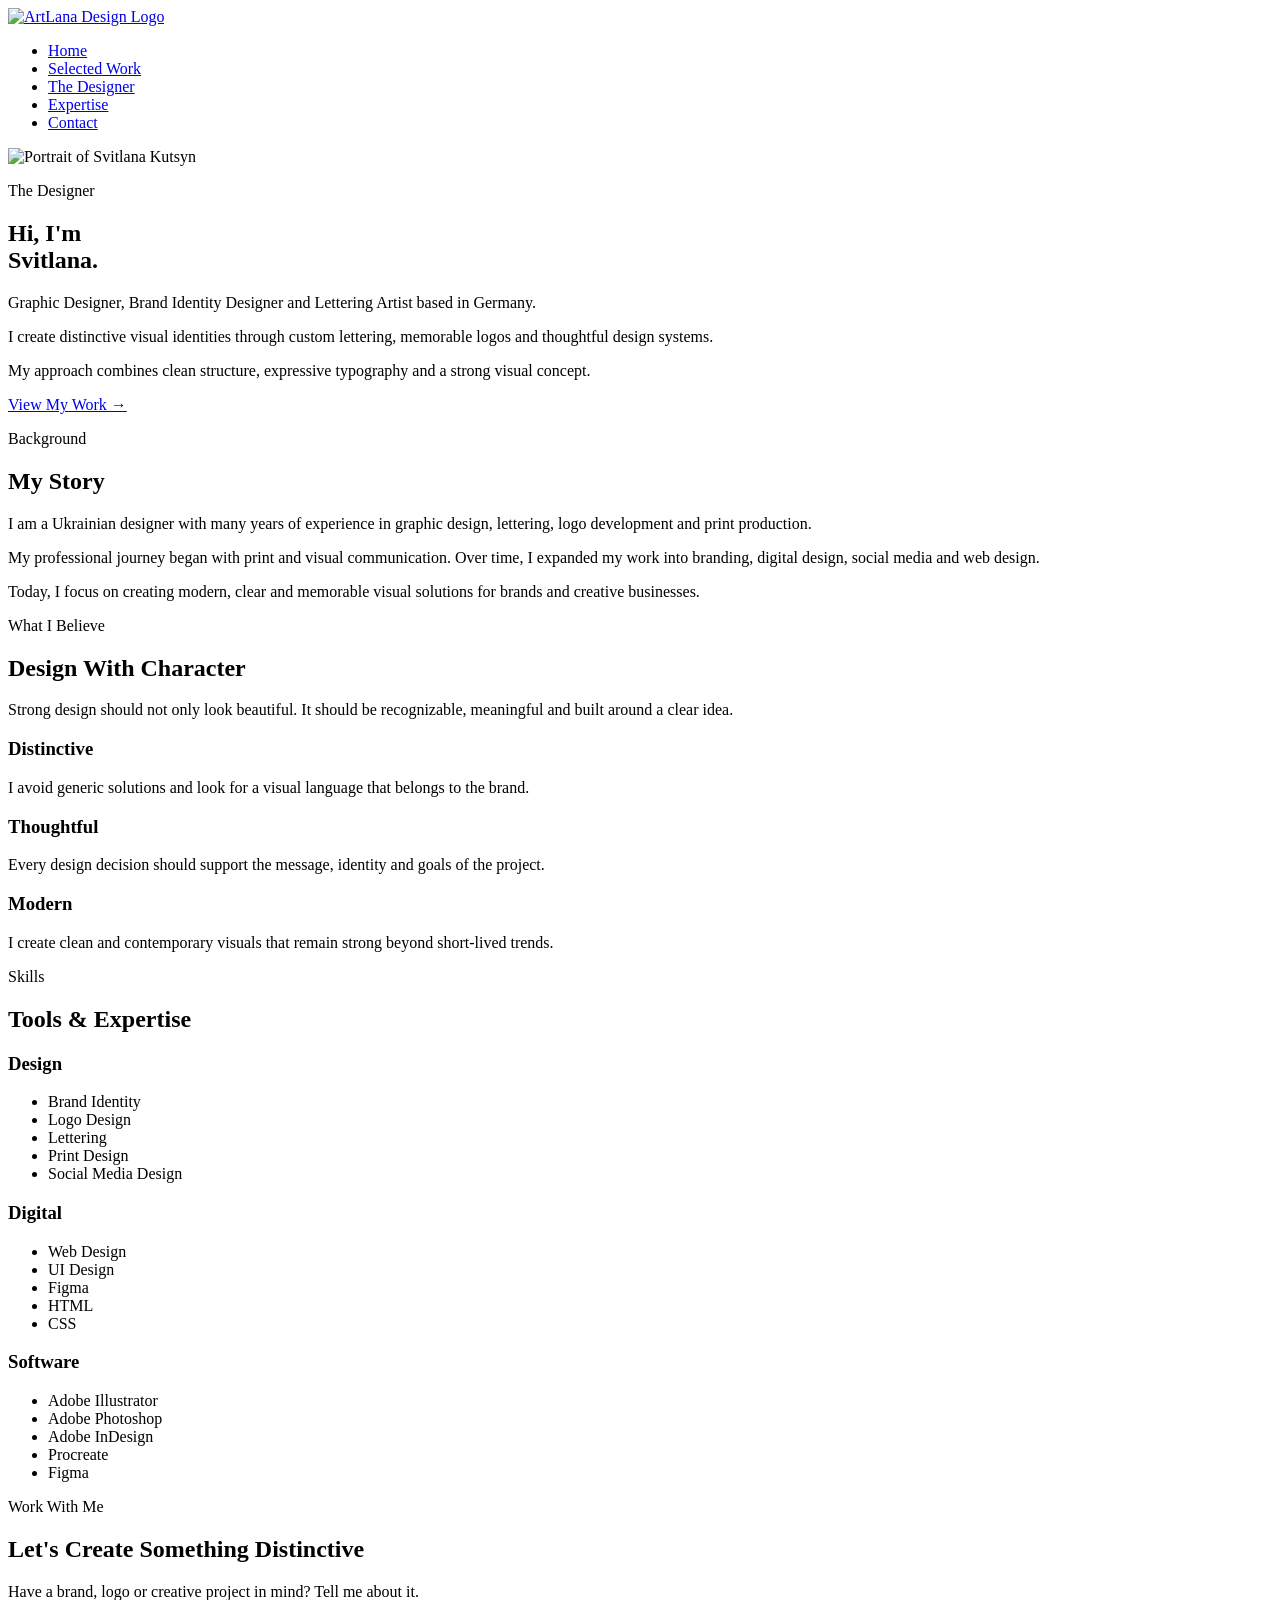
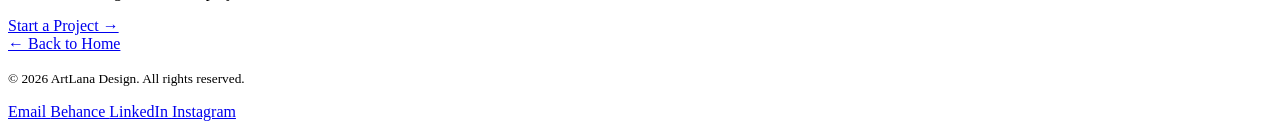
==== about.html @ cb3eff29 "Add files via upload" ====
<!DOCTYPE html>
<html lang="en">

<head>
    <meta charset="UTF-8">

    <meta name="viewport"
          content="width=device-width, initial-scale=1.0">

    <title>The Designer | ArtLana Design</title>

   <link rel="preconnect" href="https://fonts.googleapis.com">

<link rel="preconnect"
      href="https://fonts.gstatic.com"
      crossorigin>

<link href="https://fonts.googleapis.com/css2?family=Abril+Fatface&family=Manrope:wght@400;500;600;700&display=swap"
      rel="stylesheet">

<link rel="stylesheet" href="css/style.css">
</head>

<body>

    <header class="site-header">

        <a class="logo-link"
           href="index.html">

            <img class="site-logo"
                 src="images/logo.png"
                 alt="ArtLana Design Logo">

        </a>

        <nav class="main-navigation"
             aria-label="Main navigation">

            <ul class="navigation-list">

                <li>
                    <a href="index.html">
                        Home
                    </a>
                </li>

                <li>
                    <a href="portfolio.html">
                        Selected Work
                    </a>
                </li>

                <li>
                    <a href="about.html"
                       aria-current="page">
                        The Designer
                    </a>
                </li>

                <li>
                    <a href="services.html">
                        Expertise
                    </a>
                </li>

                <li>
                    <a href="contact.html">
                        Contact
                    </a>
                </li>

            </ul>

        </nav>

    </header>

    <main>

        <section class="about-hero">

            <div class="about-hero-image">

                <img src="images/profile.jpeg"
                     alt="Portrait of Svitlana Kutsyn">

            </div>

            <div class="about-hero-content">

                <p class="eyebrow">
                    The Designer
                </p>

                <h1>
                    Hi, I'm<br>
                    Svitlana.
                </h1>

                <p class="about-lead">
                    Graphic Designer, Brand Identity Designer
                    and Lettering Artist based in Germany.
                </p>

                <p>
                    I create distinctive visual identities through
                    custom lettering, memorable logos and thoughtful
                    design systems.
                </p>

                <p>
                    My approach combines clean structure, expressive
                    typography and a strong visual concept.
                </p>

                <a class="primary-button"
                   href="portfolio.html">
                    View My Work →
                </a>

            </div>

        </section>

        <section class="about-section">

            <div class="section-heading">

                <p class="eyebrow">
                    Background
                </p>

                <h2>My Story</h2>

            </div>

            <div class="about-text-grid">

                <p>
                    I am a Ukrainian designer with many years of experience
                    in graphic design, lettering, logo development and print
                    production.
                </p>

                <p>
                    My professional journey began with print and visual
                    communication. Over time, I expanded my work into
                    branding, digital design, social media and web design.
                </p>

                <p>
                    Today, I focus on creating modern, clear and memorable
                    visual solutions for brands and creative businesses.
                </p>

            </div>

        </section>

        <section class="about-section">

            <div class="section-heading">

                <p class="eyebrow">
                    What I Believe
                </p>

                <h2>Design With Character</h2>

                <p class="section-intro">
                    Strong design should not only look beautiful.
                    It should be recognizable, meaningful and built around
                    a clear idea.
                </p>

            </div>

            <div class="values-grid">

                <article class="value-card">

                    <h3>Distinctive</h3>

                    <p>
                        I avoid generic solutions and look for a visual
                        language that belongs to the brand.
                    </p>

                </article>

                <article class="value-card">

                    <h3>Thoughtful</h3>

                    <p>
                        Every design decision should support the message,
                        identity and goals of the project.
                    </p>

                </article>

                <article class="value-card">

                    <h3>Modern</h3>

                    <p>
                        I create clean and contemporary visuals that remain
                        strong beyond short-lived trends.
                    </p>

                </article>

            </div>

        </section>

        <section class="about-section">

            <div class="section-heading">

                <p class="eyebrow">
                    Skills
                </p>

                <h2>Tools & Expertise</h2>

            </div>

            <div class="skills-grid">

                <article class="skill-card">
                    <h3>Design</h3>

                    <ul>
                        <li>Brand Identity</li>
                        <li>Logo Design</li>
                        <li>Lettering</li>
                        <li>Print Design</li>
                        <li>Social Media Design</li>
                    </ul>
                </article>

                <article class="skill-card">
                    <h3>Digital</h3>

                    <ul>
                        <li>Web Design</li>
                        <li>UI Design</li>
                        <li>Figma</li>
                        <li>HTML</li>
                        <li>CSS</li>
                    </ul>
                </article>

                <article class="skill-card">
                    <h3>Software</h3>

                    <ul>
                        <li>Adobe Illustrator</li>
                        <li>Adobe Photoshop</li>
                        <li>Adobe InDesign</li>
                        <li>Procreate</li>
                        <li>Figma</li>
                    </ul>
                </article>

            </div>

        </section>

        <section class="about-cta">

            <p class="eyebrow">
                Work With Me
            </p>

            <h2>Let's Create Something Distinctive</h2>

            <p>
                Have a brand, logo or creative project in mind?
                Tell me about it.
            </p>

            <a class="primary-button"
               href="contact.html">
                Start a Project →
            </a>

        </section>

        <div class="back-home">

            <a class="back-link"
               href="index.html">
                ← Back to Home
            </a>

        </div>

    </main>

    <footer class="site-footer">

        <p>
            <small>
                &copy; 2026 ArtLana Design.
                All rights reserved.
            </small>
        </p>

        <nav class="social-navigation"
             aria-label="Social media">

            <a href="mailto:artkutsin@gmail.com">
                Email
            </a>

            <a href="https://www.behance.net/artkutsyn"
               target="_blank"
               rel="noopener noreferrer">
                Behance
            </a>

            <a href="https://www.linkedin.com/in/svitlana-kutsyn-15b521235/"
               target="_blank"
               rel="noopener noreferrer">
                LinkedIn
            </a>

            <a href="https://www.instagram.com/_artlana_/"
               target="_blank"
               rel="noopener noreferrer">
                Instagram
            </a>

        </nav>

    </footer>

</body>

</html>
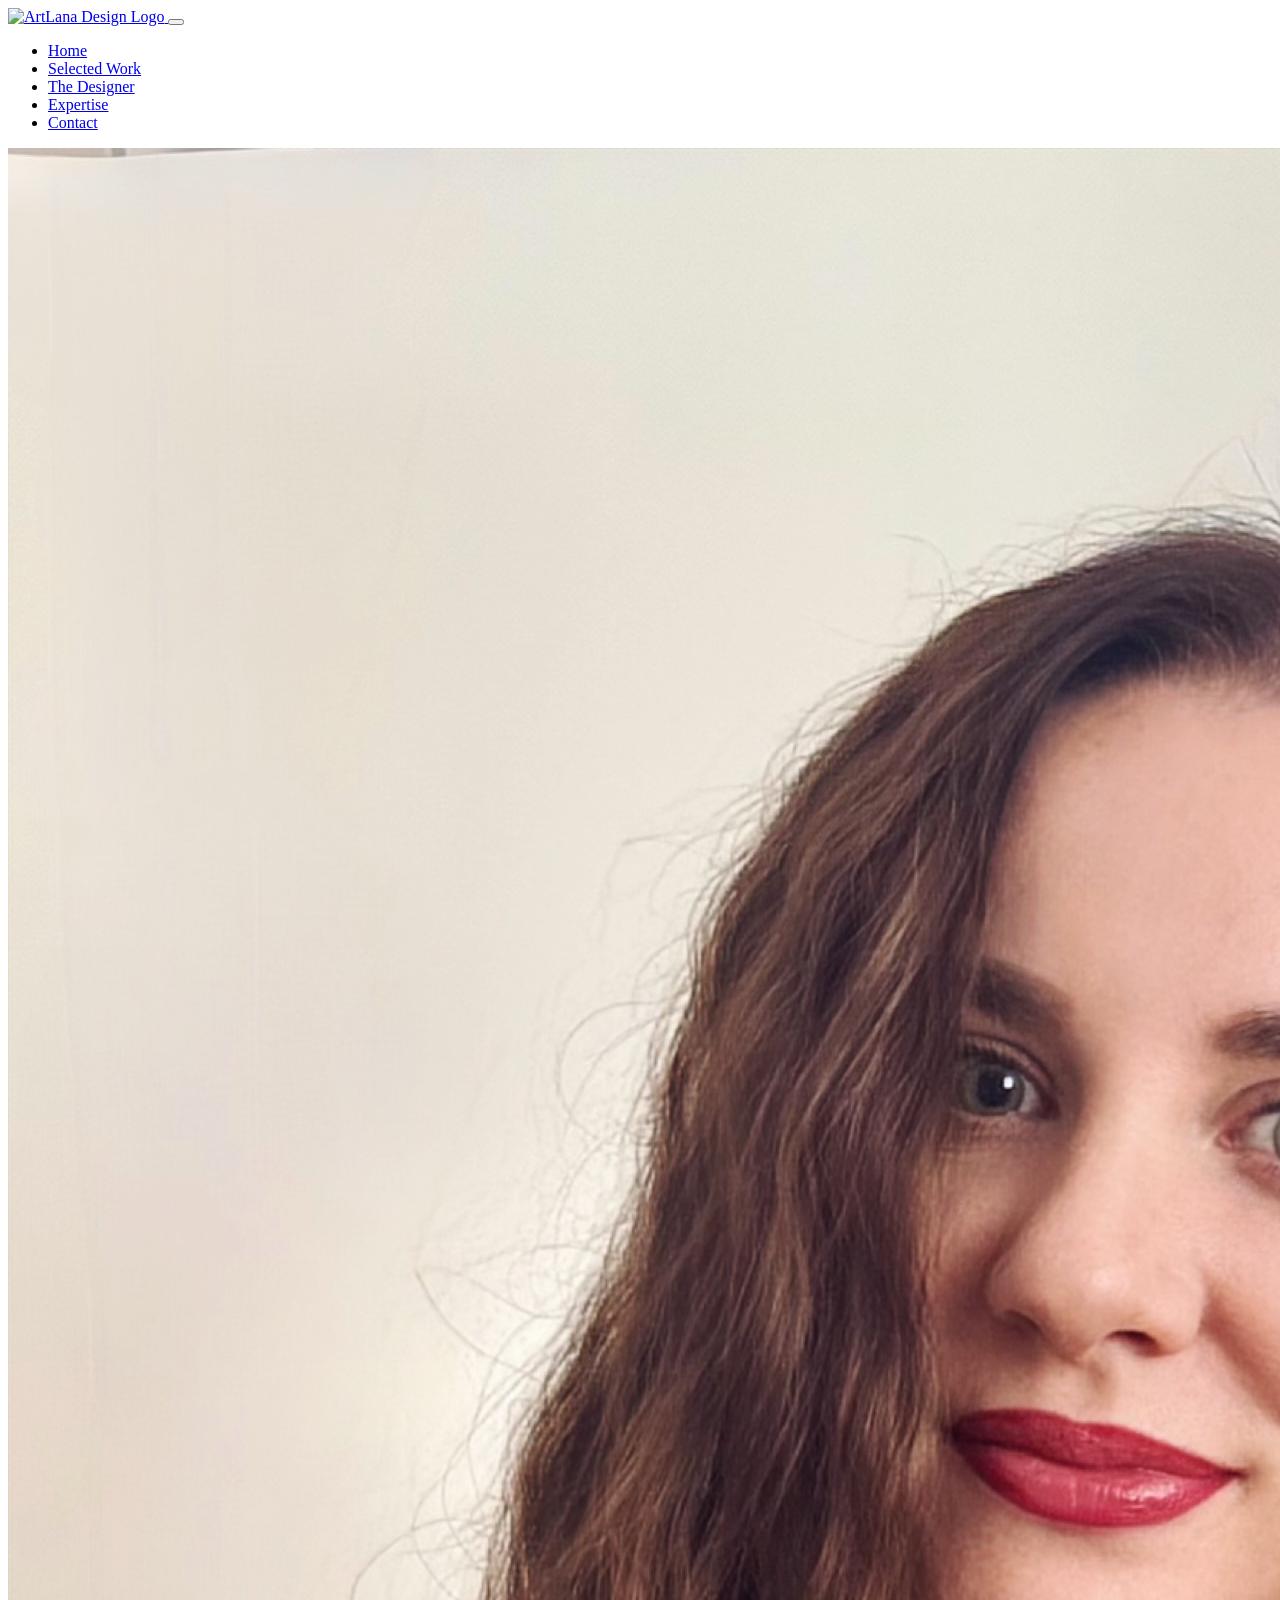
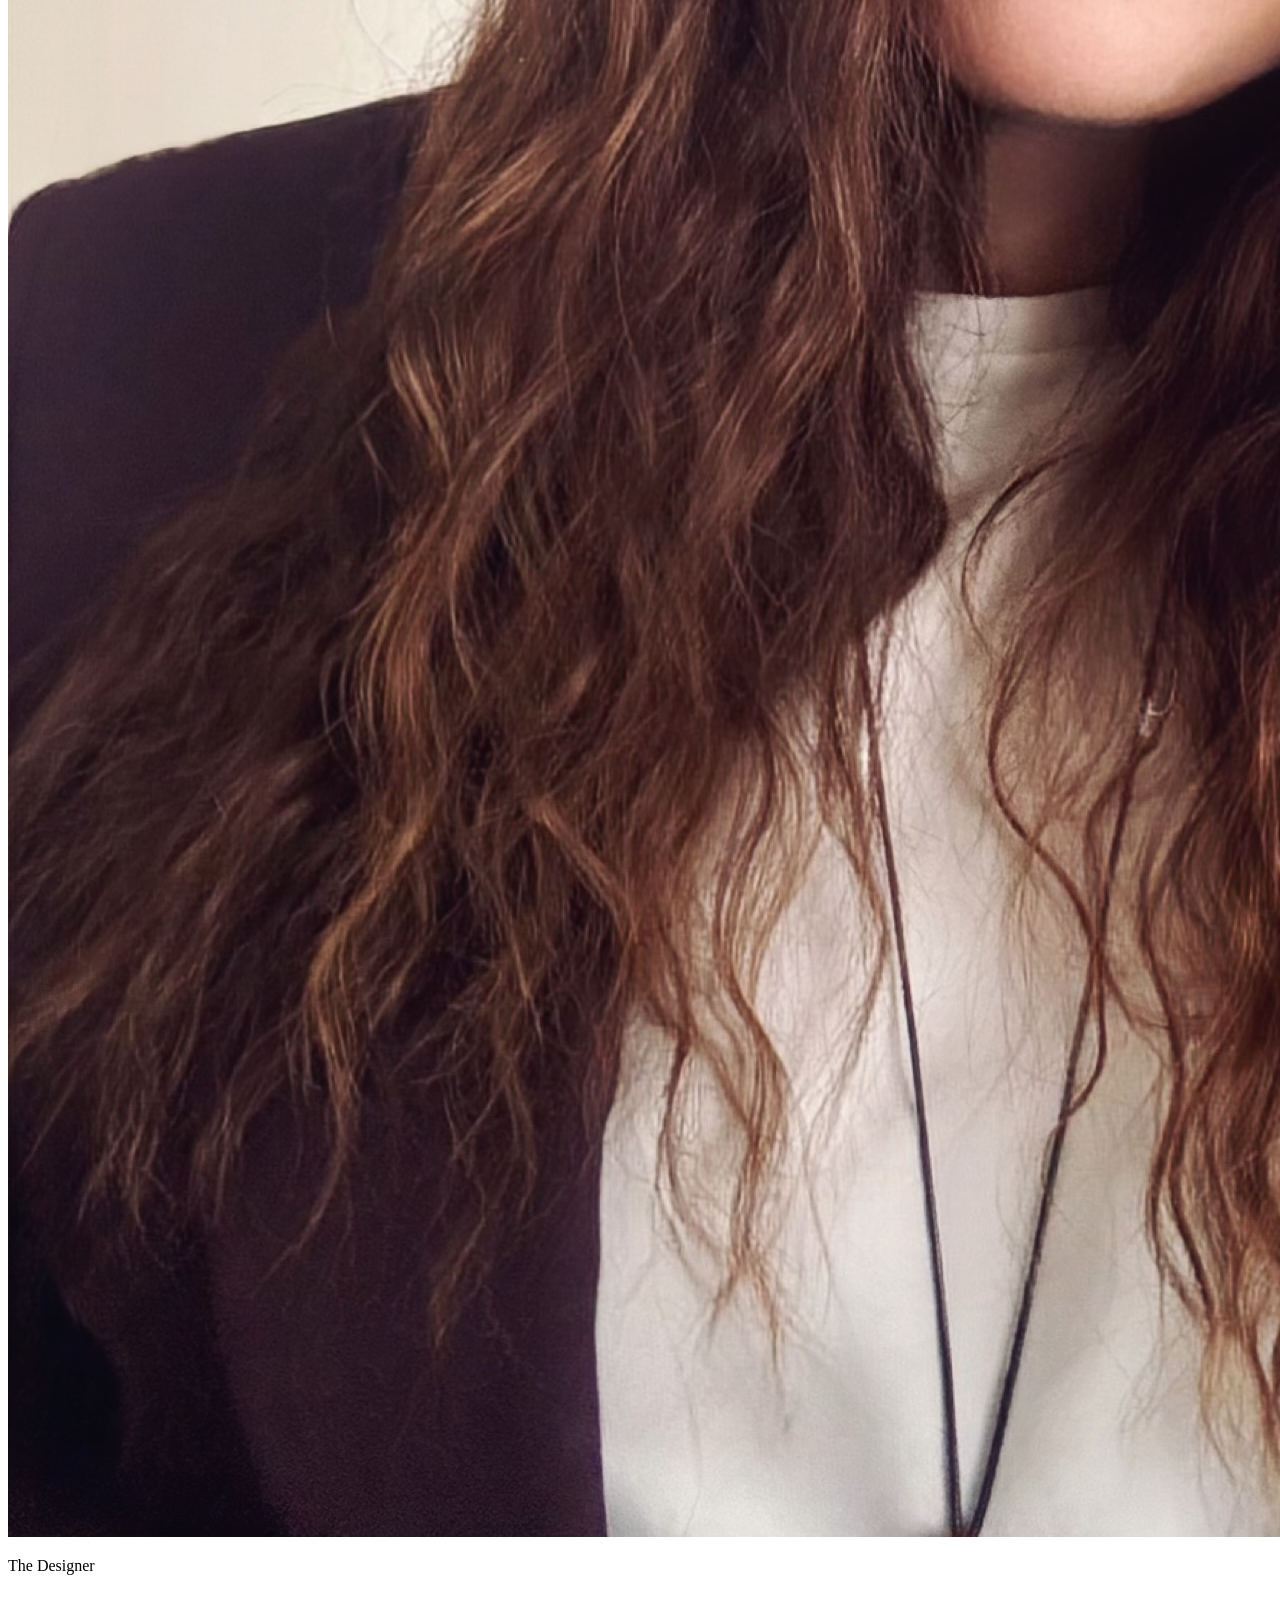
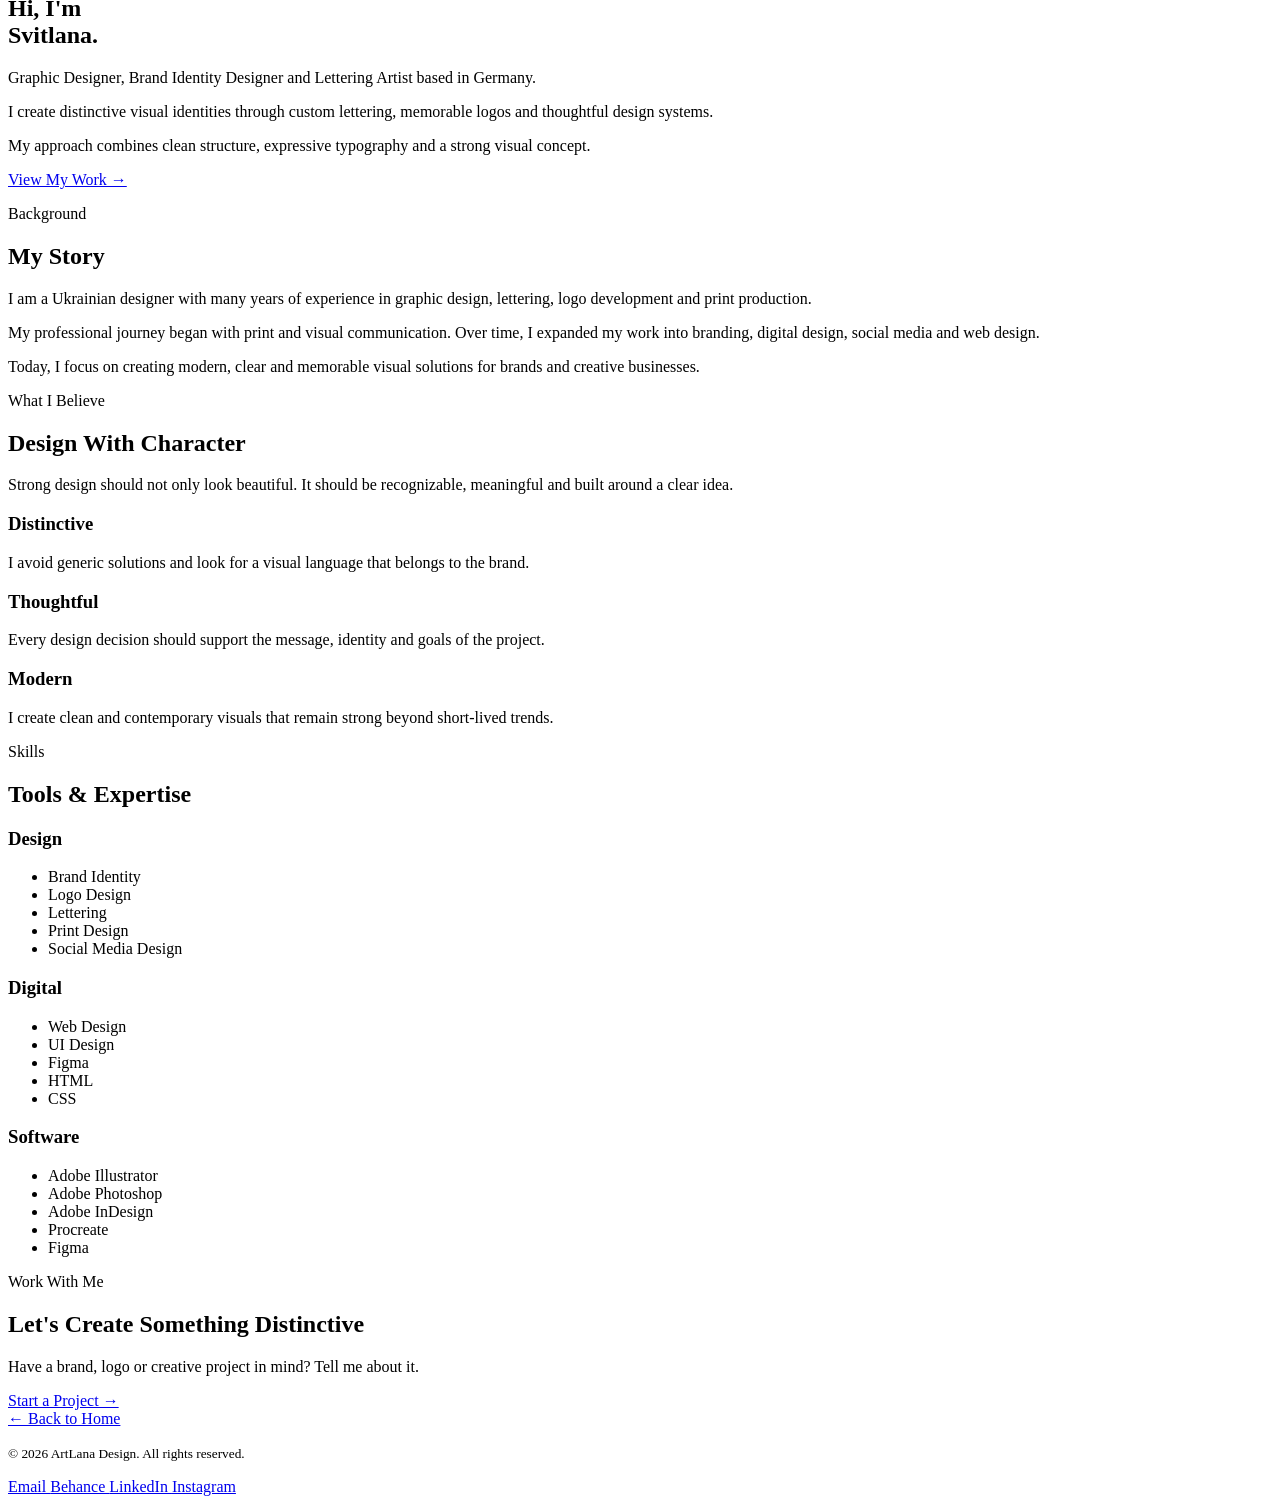
==== commit 4f4c9ac6: "Update about.html" ====
--- a/about.html
+++ b/about.html
@@ -23,58 +23,57 @@
 
 <body>
 
-    <header class="site-header">
-
-        <a class="logo-link"
-           href="index.html">
-
-            <img class="site-logo"
-                 src="images/logo.png"
-                 alt="ArtLana Design Logo">
-
-        </a>
-
-        <nav class="main-navigation"
-             aria-label="Main navigation">
-
-            <ul class="navigation-list">
-
-                <li>
-                    <a href="index.html">
-                        Home
-                    </a>
-                </li>
-
-                <li>
-                    <a href="portfolio.html">
-                        Selected Work
-                    </a>
-                </li>
-
-                <li>
-                    <a href="about.html"
-                       aria-current="page">
-                        The Designer
-                    </a>
-                </li>
-
-                <li>
-                    <a href="services.html">
-                        Expertise
-                    </a>
-                </li>
-
-                <li>
-                    <a href="contact.html">
-                        Contact
-                    </a>
-                </li>
-
-            </ul>
-
-        </nav>
-
-    </header>
+   <header class="site-header">
+
+    <a class="logo-link" href="index.html">
+        <img class="site-logo"
+             src="images/logo.png"
+             alt="ArtLana Design Logo">
+    </a>
+
+    <button class="menu-toggle"
+            type="button"
+            aria-label="Open navigation"
+            aria-expanded="false"
+            aria-controls="main-navigation">
+
+        <span></span>
+        <span></span>
+        <span></span>
+
+    </button>
+
+    <nav class="main-navigation"
+         id="main-navigation"
+         aria-label="Main navigation">
+
+        <ul class="navigation-list">
+
+            <li>
+                <a href="index.html">Home</a>
+            </li>
+
+            <li>
+                <a href="portfolio.html">Selected Work</a>
+            </li>
+
+            <li>
+                <a href="about.html">The Designer</a>
+            </li>
+
+            <li>
+                <a href="services.html">Expertise</a>
+            </li>
+
+            <li>
+                <a href="contact.html">Contact</a>
+            </li>
+
+        </ul>
+
+    </nav>
+
+</header>
 
     <main>
 
@@ -340,4 +339,4 @@
 
 </body>
 
-</html>+</html>
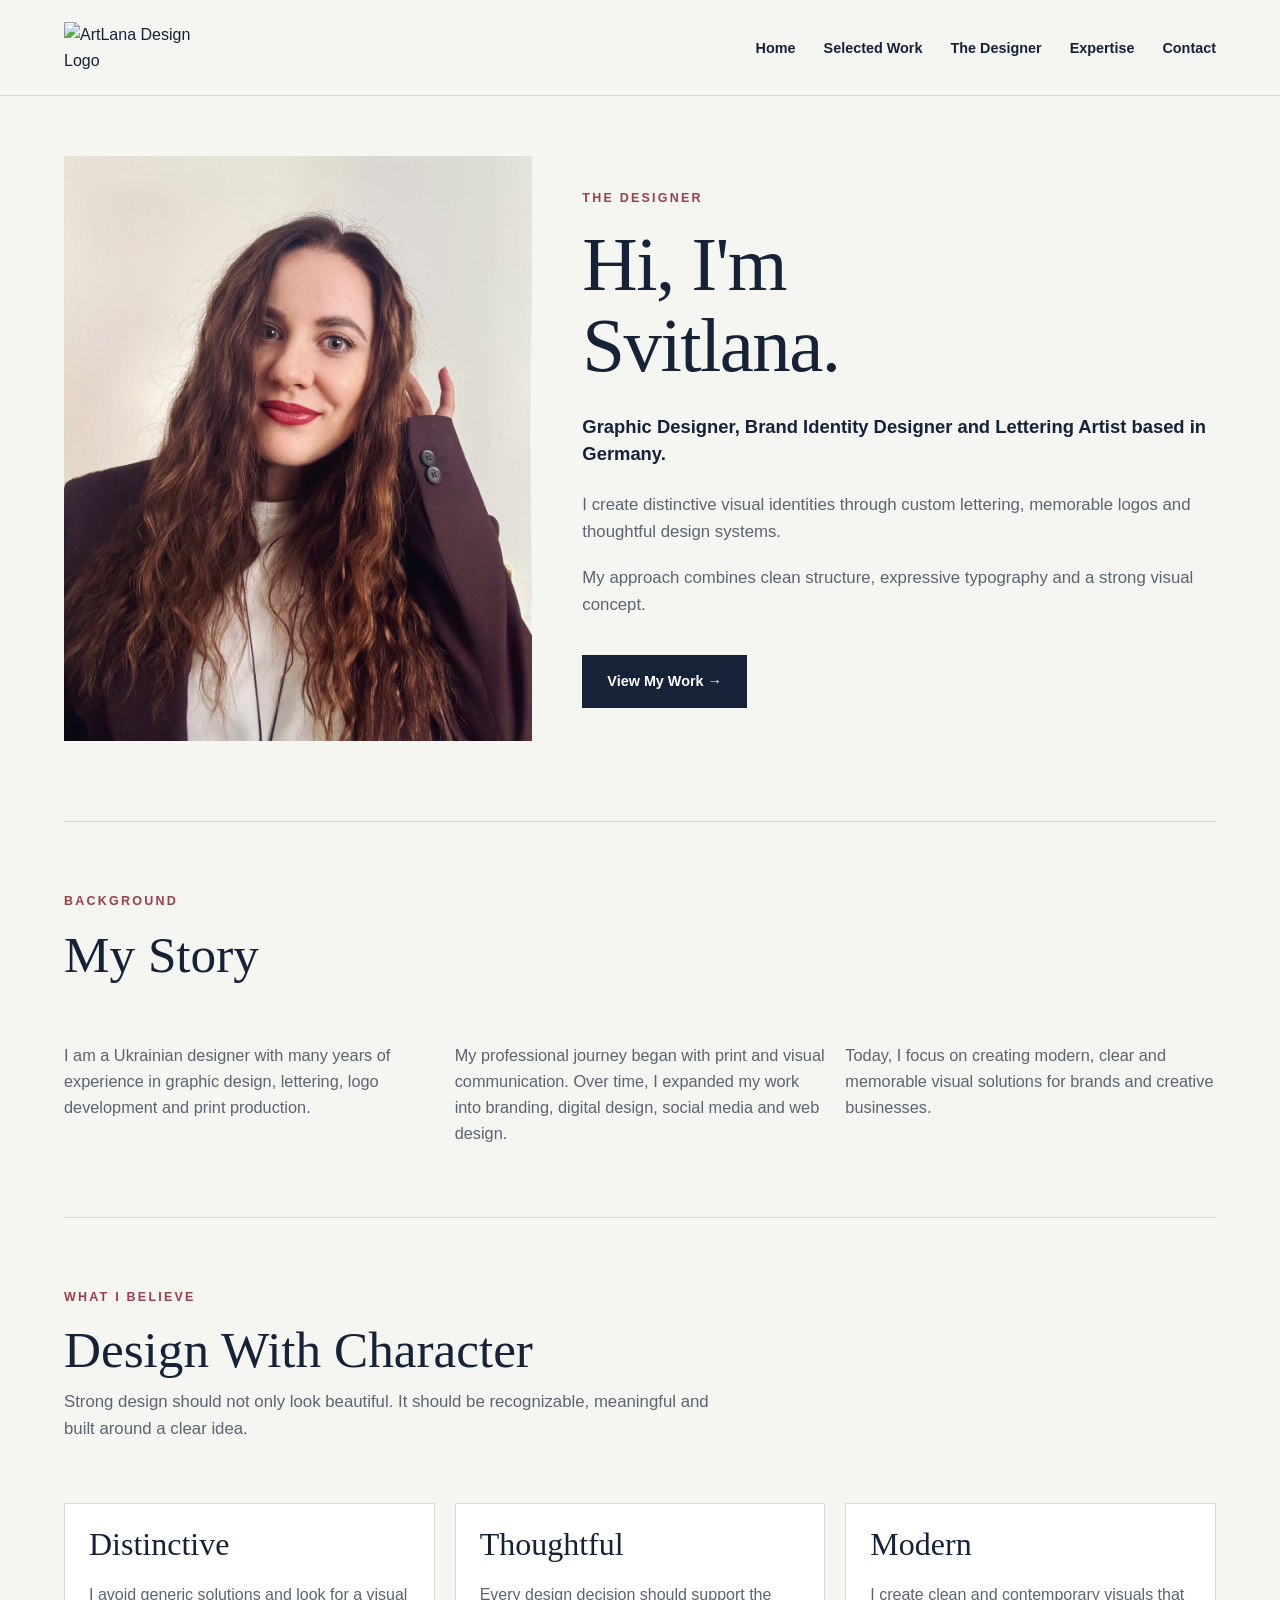
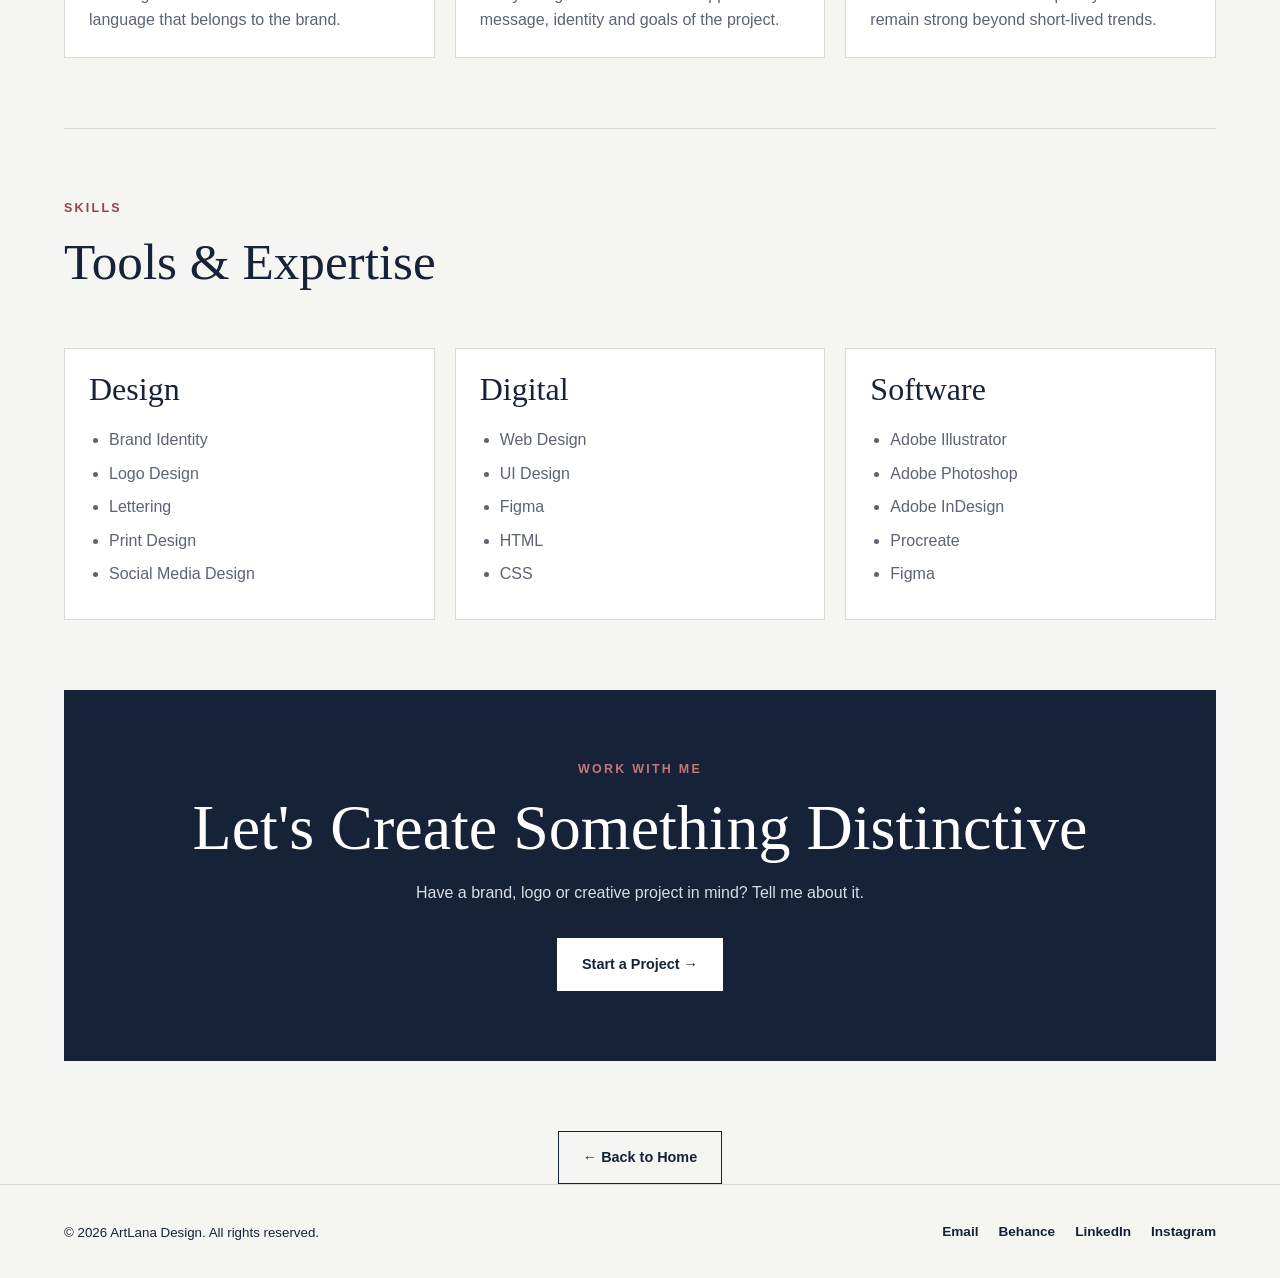
==== commit 7666659f: "Update about.html" ====
--- a/about.html
+++ b/about.html
@@ -23,7 +23,7 @@
 
 <body>
 
-   <header class="site-header">
+    <header class="site-header">
 
     <a class="logo-link" href="index.html">
         <img class="site-logo"
@@ -337,6 +337,7 @@
 
     </footer>
 
+<script src="js/menu.js"></script>
+
 </body>
-
 </html>
--- a/css/style.css
+++ b/css/style.css
@@ -0,0 +1,323 @@
+/* ArtLana Design — Clean stylesheet */
+
+*,*::before,*::after{box-sizing:border-box}
+html{scroll-behavior:smooth}
+body{margin:0;background:#f5f5f2;color:#152238;font-family:"Manrope",Arial,sans-serif;line-height:1.6}
+img{display:block;max-width:100%}
+a{color:inherit;text-decoration:none}
+button,input,select,textarea{font:inherit}
+
+h1,h2,h3{margin-top:0;color:#152238;font-family:"Abril Fatface",Georgia,serif;font-weight:400;line-height:1.05}
+h1{margin-bottom:20px;font-size:clamp(3rem,7vw,6.5rem);letter-spacing:-.02em}
+h2{margin-bottom:12px;font-size:clamp(2.2rem,4vw,4rem)}
+h3{margin-bottom:12px;font-size:1.8rem}
+p{margin-top:0}
+.eyebrow{margin-bottom:16px;color:#9b3f49;font-size:.78rem;font-weight:600;letter-spacing:.18em;text-transform:uppercase}
+.section-heading{max-width:900px;margin-bottom:60px}
+.section-intro{max-width:680px;color:#5b6470;font-size:1.05rem}
+
+.site-header{width:100%;min-height:96px;padding:20px 5%;border-bottom:1px solid #d6d7d9;background:#f5f5f2;display:flex;align-items:center;justify-content:space-between;gap:30px}
+.site-logo{width:150px;height:auto}
+.navigation-list{display:flex;flex-wrap:wrap;gap:28px;margin:0;padding:0;list-style:none}
+.navigation-list a{position:relative;font-size:.9rem;font-weight:600}
+.navigation-list a::after{content:"";position:absolute;right:0;bottom:-6px;left:0;height:2px;background:#9b3f49;transform:scaleX(0);transform-origin:left;transition:transform .25s ease}
+.navigation-list a:hover::after,.navigation-list a[aria-current="page"]::after{transform:scaleX(1)}
+
+.primary-button,.secondary-button,.back-link,.submit-button,.reset-button{display:inline-block;padding:14px 24px;border:1px solid #152238;border-radius:0;font-size:.9rem;font-weight:600;cursor:pointer;transition:background-color .25s ease,color .25s ease,border-color .25s ease}
+.primary-button,.submit-button{background:#152238;color:#fff}
+.primary-button:hover,.submit-button:hover{border-color:#9b3f49;background:#9b3f49}
+.secondary-button,.back-link,.reset-button{background:transparent;color:#152238}
+.secondary-button:hover,.back-link:hover,.reset-button:hover{background:#152238;color:#fff}
+.back-home{margin-top:60px;text-align:center}
+
+.site-footer{padding:34px 5%;border-top:1px solid #d6d7d9;display:flex;align-items:center;justify-content:space-between;gap:24px}
+.site-footer p{margin:0}
+.social-navigation{display:flex;flex-wrap:wrap;gap:20px}
+.social-navigation a{font-size:.85rem;font-weight:600}
+.social-navigation a:hover{color:#9b3f49}
+
+/* Home */
+.home-hero{width:min(1400px,90%);margin:0 auto;padding:40px 0 100px}
+.hero-banner{overflow:hidden;margin-bottom:70px}
+.hero-banner img{width:100%;height:clamp(260px,42vw,560px);object-fit:cover}
+.hero-layout{display:grid;grid-template-columns:1.15fr .85fr;align-items:center;gap:70px}
+.hero-text h1{margin-bottom:28px}
+.hero-subtitle{max-width:580px;margin-bottom:16px;color:#152238;font-size:1.25rem;font-weight:600}
+.hero-description{max-width:600px;margin-bottom:32px;color:#5b6470;font-size:1.05rem}
+.hero-portrait img,.about-image img{width:100%;aspect-ratio:4/5;object-fit:cover}
+.home-section{width:min(1400px,90%);margin:0 auto;padding:90px 0;border-top:1px solid #d6d7d9}
+.expertise-grid,.featured-projects{display:grid;grid-template-columns:repeat(3,minmax(0,1fr));gap:24px}
+.expertise-card{min-height:220px;padding:32px;border:1px solid #d8d8d4;background:#fff}
+.expertise-card h3{margin-bottom:18px;font-size:2rem}
+.expertise-card p{margin-bottom:0;color:#5b6470}
+.section-action{margin-top:44px;text-align:center}
+.about-preview{display:grid;grid-template-columns:.85fr 1.15fr;align-items:center;gap:70px}
+.about-content{max-width:650px}
+.about-content p:not(.eyebrow){margin-bottom:30px;color:#5b6470;font-size:1.05rem}
+
+.contact-preview,
+.about-cta,
+.services-cta,
+.contact-cta {
+    width: min(1400px, 90%);
+    margin: 0 auto 70px;
+    padding: 70px 6%;
+    background: #152238;
+    text-align: center;
+}
+.contact-preview h2,.about-cta h2,.services-cta h2,.contact-cta h2{margin-bottom:20px;color:#fff;font-size:clamp(2.8rem,5vw,4.8rem);line-height:1}
+.contact-preview p:not(.eyebrow),.about-cta p:not(.eyebrow),.services-cta p:not(.eyebrow),.contact-cta p:not(.eyebrow){margin-bottom:32px;color:#d8dde5}
+.contact-preview .eyebrow,.about-cta .eyebrow,.services-cta .eyebrow,.contact-cta .eyebrow{color:#c27776}
+.contact-preview .primary-button,.about-cta .primary-button,.services-cta .primary-button,.contact-cta .primary-button{border-color:#fff;background:#fff;color:#152238}
+.contact-preview .primary-button:hover,.about-cta .primary-button:hover,.services-cta .primary-button:hover,.contact-cta .primary-button:hover{border-color:#c27776;background:#c27776;color:#fff}
+
+/* Portfolio */
+.portfolio-section{width:min(1400px,90%);margin:0 auto;padding:90px 0}
+.projects-grid{display:grid;grid-template-columns:repeat(3,minmax(0,1fr));gap:32px}
+.project-card{overflow:hidden;border:1px solid #d8d8d4;background:#fff;transition:transform .25s ease,box-shadow .25s ease}
+.project-card:hover{transform:translateY(-6px);box-shadow:0 18px 40px rgba(21,34,56,.12)}
+.project-card img{width:100%;aspect-ratio:4/3;object-fit:cover}
+.project-card-content{padding:24px}
+.project-category{margin-bottom:10px;color:#9b3f49;font-size:.72rem;font-weight:600;letter-spacing:.14em;text-transform:uppercase}
+.project-card-content>p:last-child{margin-bottom:0;color:#5b6470;font-size:.92rem}
+
+/* About */
+.about-hero{width:min(1200px,90%);margin:0 auto;padding:60px 0 80px;display:grid;grid-template-columns:.85fr 1.15fr;align-items:center;gap:50px}
+.about-hero-image{max-width:480px}
+.about-hero-image img{width:100%;max-height:620px;aspect-ratio:4/5;object-fit:cover}
+.about-hero-content{max-width:700px}
+.about-hero-content h1{margin-bottom:28px;font-size:clamp(3rem,6vw,5.5rem)}
+.about-lead{margin-bottom:24px;color:#152238;font-size:1.15rem;font-weight:600;line-height:1.45}
+.about-hero-content p:not(.eyebrow):not(.about-lead){max-width:640px;margin-bottom:20px;color:#5b6470;font-size:1.05rem}
+.about-hero-content .primary-button{margin-top:16px}
+.about-section{width:min(1200px,90%);margin:0 auto;padding:70px 0;border-top:1px solid #d6d7d9}
+.about-section h2{font-size:clamp(2.2rem,4vw,3.5rem)}
+.about-text-grid,.values-grid,.skills-grid{display:grid;grid-template-columns:repeat(3,minmax(0,1fr));gap:20px}
+.about-text-grid p{margin-bottom:0;color:#5b6470;font-size:1.02rem}
+.value-card,.skill-card{padding:24px;border:1px solid #d8d8d4;background:#fff}
+.value-card h3,.skill-card h3{margin-bottom:20px;font-size:2rem}
+.value-card p{margin-bottom:0;color:#5b6470}
+.skill-card ul{margin:0;padding-left:20px;color:#5b6470}
+.skill-card li{margin-bottom:8px}
+
+/* Services */
+.services-hero{width:min(1200px,90%);margin:0 auto;padding:80px 0 90px}
+.services-hero h1{max-width:1050px;margin-bottom:28px;font-size:clamp(3.5rem,7vw,6.5rem);line-height:.98;letter-spacing:-.02em}
+.services-lead{max-width:720px;margin-bottom:32px;color:#5b6470;font-size:1.15rem}
+.services-section,.process-section{width:min(1200px,90%);margin:0 auto;padding:70px 0;border-top:1px solid #d6d7d9}
+.services-section h2,.process-section h2{font-size:clamp(2.5rem,5vw,4.5rem);line-height:1}
+.services-grid{display:grid;grid-template-columns:repeat(3,minmax(0,1fr));gap:24px}
+.service-card{padding:30px;border:1px solid #d8d8d4;background:#fff}
+.service-number{margin-bottom:35px;color:#9b3f49;font-size:.76rem;font-weight:600;letter-spacing:.16em}
+.service-card h3{margin-bottom:16px;font-size:2rem}
+.service-card>p:not(.service-number){margin-bottom:0;color:#5b6470}
+.service-card ul{margin:24px 0 0;padding-left:20px;color:#5b6470}
+.service-card li{margin-bottom:7px}
+.table-wrapper{overflow-x:auto;border:1px solid #d8d8d4;background:#fff}
+table{width:100%;min-width:680px;border-collapse:collapse}
+caption{padding:22px 24px;color:#5b6470;text-align:left;font-size:.88rem}
+th,td{padding:20px 24px;border-top:1px solid #d8d8d4;text-align:left}
+th{background:#152238;color:#fff;font-size:.78rem;font-weight:600;letter-spacing:.1em;text-transform:uppercase}
+td{color:#5b6470}
+td:first-child{color:#152238;font-weight:600}
+tbody tr:nth-child(even){background:#f7f7f4}
+.process-list{margin:0;padding:0;list-style:none}
+.process-list li{padding:28px 0;border-top:1px solid #d6d7d9;display:grid;grid-template-columns:90px 1fr;gap:28px}
+.process-list li:last-child{border-bottom:1px solid #d6d7d9}
+.process-number{color:#9b3f49;font-size:.8rem;font-weight:600;letter-spacing:.14em}
+.process-list h3{margin-bottom:8px;font-size:2rem}
+.process-list p{max-width:650px;margin-bottom:0;color:#5b6470}
+
+/* Contact */
+.contact-hero{width:min(1180px,90%);margin:0 auto;padding:70px 0 90px;display:grid;grid-template-columns:minmax(0,1.2fr) minmax(320px,.8fr);gap:60px;align-items:stretch}
+.contact-hero-content{min-width:0;display:flex;flex-direction:column;justify-content:center}
+.contact-hero-content h1{max-width:700px;margin:0 0 26px;font-size:clamp(3.6rem,6vw,5.8rem);line-height:.98;letter-spacing:-.02em}
+.contact-lead{max-width:650px;margin-bottom:38px;color:#5b6470;font-size:1rem}
+.contact-details{width:100%;margin:0;padding:26px 28px;display:grid;grid-template-columns:repeat(3,minmax(0,1fr));border:1px solid #d8d8d4;background:#fff;font-style:normal}
+.contact-info-block{min-width:0;padding:0 24px;border-right:1px solid #d8d8d4}
+.contact-info-block:first-child{padding-left:0}
+.contact-info-block:last-child{padding-right:0;border-right:none}
+.contact-label{margin:0 0 8px;color:#9b3f49;font-size:.7rem;font-weight:600;letter-spacing:.14em;text-transform:uppercase}
+.contact-info-block p{margin:0}
+.contact-info-block a{color:#152238;font-size:.92rem;font-weight:600;overflow-wrap:anywhere}
+.contact-socials{display:flex;flex-direction:column;align-items:flex-start;gap:5px}
+.contact-work-image{min-width:0}
+.contact-work-image img{width:100%;height:100%;min-height:590px;max-height:700px;object-fit:cover;object-position:center top}
+.contact-section {
+    width: min(1200px, 90%);
+    margin: 0 auto;
+    padding: 120px 0;
+    border-top: 1px solid #d6d7d9;
+}
+.contact-section .section-heading{max-width:850px}
+.contact-section .section-heading {
+    max-width: 900px;
+    margin-bottom: 70px;
+}
+.contact-form{max-width:100%}
+.contact-form fieldset{margin:0 0 30px;padding:32px;border:1px solid #d8d8d4;background:#fff}
+.contact-form legend{padding:0 12px;color:#152238;font-family:"Abril Fatface",Georgia,serif;font-size:1.8rem;font-weight:400}
+.form-grid{display:grid;grid-template-columns:repeat(2,minmax(0,1fr));column-gap:32px;row-gap:18px}
+.form-group{margin-bottom:22px}
+.form-group label,.form-label{display:block;margin-bottom:9px;color:#152238;font-size:.85rem;font-weight:600}
+.form-group input,.form-group select,.form-group textarea{width:100%;border:1px solid #cfd2d4;border-radius:0;background:#fff;color:#152238;font-family:"Manrope",Arial,sans-serif;font-size:.95rem}
+.form-group input,.form-group textarea{padding:14px 15px}
+.form-group select{padding:14px 50px 14px 15px}
+.form-group input:focus,.form-group select:focus,.form-group textarea:focus{border-color:#9b3f49;outline:2px solid rgba(155,63,73,.14)}
+.form-group textarea{min-height:190px;resize:vertical}
+.full-width{width:100%}
+.budget-group{margin:10px 0 30px}
+.budget-options{display:grid;grid-template-columns:repeat(2,minmax(0,1fr));gap:16px}
+.budget-options label{min-height:62px;padding:14px;border:1px solid #d8d8d4;color:#5b6470;cursor:pointer;display:flex;align-items:center}
+.budget-options input{margin-right:8px}
+.privacy-group{display:flex;align-items:flex-start;gap:10px;margin-bottom:28px;color:#5b6470}
+.privacy-group input{margin-top:5px}
+.form-actions{display:flex;flex-wrap:wrap;gap:14px}
+
+/* Responsive */
+@media(max-width:950px){
+.site-header,.site-footer{flex-direction:column;align-items:flex-start}
+.hero-layout,.about-preview,.about-hero,.contact-hero{grid-template-columns:1fr}
+.hero-portrait,.about-image,.about-hero-image,.contact-work-image{max-width:620px}
+.projects-grid,.expertise-grid,.featured-projects,.about-text-grid,.values-grid,.skills-grid,.services-grid{grid-template-columns:repeat(2,minmax(0,1fr))}
+.contact-work-image img{min-height:0;max-height:none;aspect-ratio:4/3}
+}
+
+@media(max-width:600px){
+.site-header{padding:20px}
+.navigation-list{gap:14px 20px}
+.portfolio-section,.home-hero,.home-section,.about-hero,.about-section,.services-hero,.services-section,.process-section,.contact-hero,.contact-section,.contact-preview,.about-cta,.services-cta,.contact-cta{width:calc(100% - 32px)}
+.portfolio-section,.home-section,.about-section,.services-section,.process-section,.contact-section{padding:60px 0}
+.home-hero,.about-hero,.services-hero,.contact-hero{padding:55px 0 65px}
+.projects-grid,.expertise-grid,.featured-projects,.about-text-grid,.values-grid,.skills-grid,.services-grid,.form-grid,.budget-options,.contact-details{grid-template-columns:1fr}
+.project-card-content,.service-card{padding:20px}
+.contact-info-block,.contact-info-block:first-child,.contact-info-block:last-child{padding:18px 0;border-right:none;border-bottom:1px solid #d8d8d4}
+.contact-info-block:last-child{border-bottom:none}
+.contact-form fieldset{padding:22px}
+.form-actions{flex-direction:column}
+.submit-button,.reset-button{width:100%}
+.process-list li{grid-template-columns:1fr;gap:8px}
+.contact-preview,.about-cta,.services-cta,.contact-cta{padding:60px 24px}
+.contact-work-image img{aspect-ratio:4/5}
+.site-footer{padding:28px 20px}
+}
+
+/* =========================================================
+   MOBILE BURGER MENU
+========================================================= */
+
+.menu-toggle {
+    display: none;
+    width: 44px;
+    height: 44px;
+    padding: 8px;
+    border: 0;
+    background: transparent;
+    cursor: pointer;
+}
+
+.menu-toggle span {
+    display: block;
+    width: 100%;
+    height: 2px;
+    margin: 6px 0;
+    background-color: #152238;
+    transition:
+        transform 0.25s ease,
+        opacity 0.25s ease;
+}
+
+@media (max-width: 600px) {
+
+    .site-header {
+        position: relative;
+        min-height: 78px;
+        padding: 16px 20px;
+        flex-direction: row;
+        align-items: center;
+        justify-content: space-between;
+        gap: 20px;
+    }
+
+    .site-logo {
+        width: 118px;
+    }
+
+    .menu-toggle {
+        position: relative;
+        z-index: 1001;
+        display: block;
+        flex: 0 0 auto;
+    }
+
+    .main-navigation {
+        position: absolute;
+        top: 100%;
+        right: 0;
+        left: 0;
+        z-index: 1000;
+        padding: 24px 20px 30px;
+        border-top: 1px solid #d6d7d9;
+        border-bottom: 1px solid #d6d7d9;
+        background-color: #f5f5f2;
+        box-shadow: 0 16px 30px rgba(21, 34, 56, 0.08);
+
+        opacity: 0;
+        visibility: hidden;
+        pointer-events: none;
+        transform: translateY(-10px);
+
+        transition:
+            opacity 0.25s ease,
+            visibility 0.25s ease,
+            transform 0.25s ease;
+    }
+
+    .main-navigation.is-open {
+        opacity: 1;
+        visibility: visible;
+        pointer-events: auto;
+        transform: translateY(0);
+    }
+
+    .navigation-list {
+        width: 100%;
+        flex-direction: column;
+        align-items: flex-start;
+        gap: 0;
+    }
+
+    .navigation-list li {
+        width: 100%;
+        border-bottom: 1px solid #d8d8d4;
+    }
+
+    .navigation-list li:last-child {
+        border-bottom: 0;
+    }
+
+    .navigation-list a {
+        display: block;
+        width: 100%;
+        padding: 14px 0;
+        font-size: 1rem;
+    }
+
+    .navigation-list a::after {
+        bottom: 8px;
+        right: auto;
+        width: 46px;
+    }
+
+    .menu-toggle.is-open span:nth-child(1) {
+        transform: translateY(8px) rotate(45deg);
+    }
+
+    .menu-toggle.is-open span:nth-child(2) {
+        opacity: 0;
+    }
+
+    .menu-toggle.is-open span:nth-child(3) {
+        transform: translateY(-8px) rotate(-45deg);
+    }
+}
